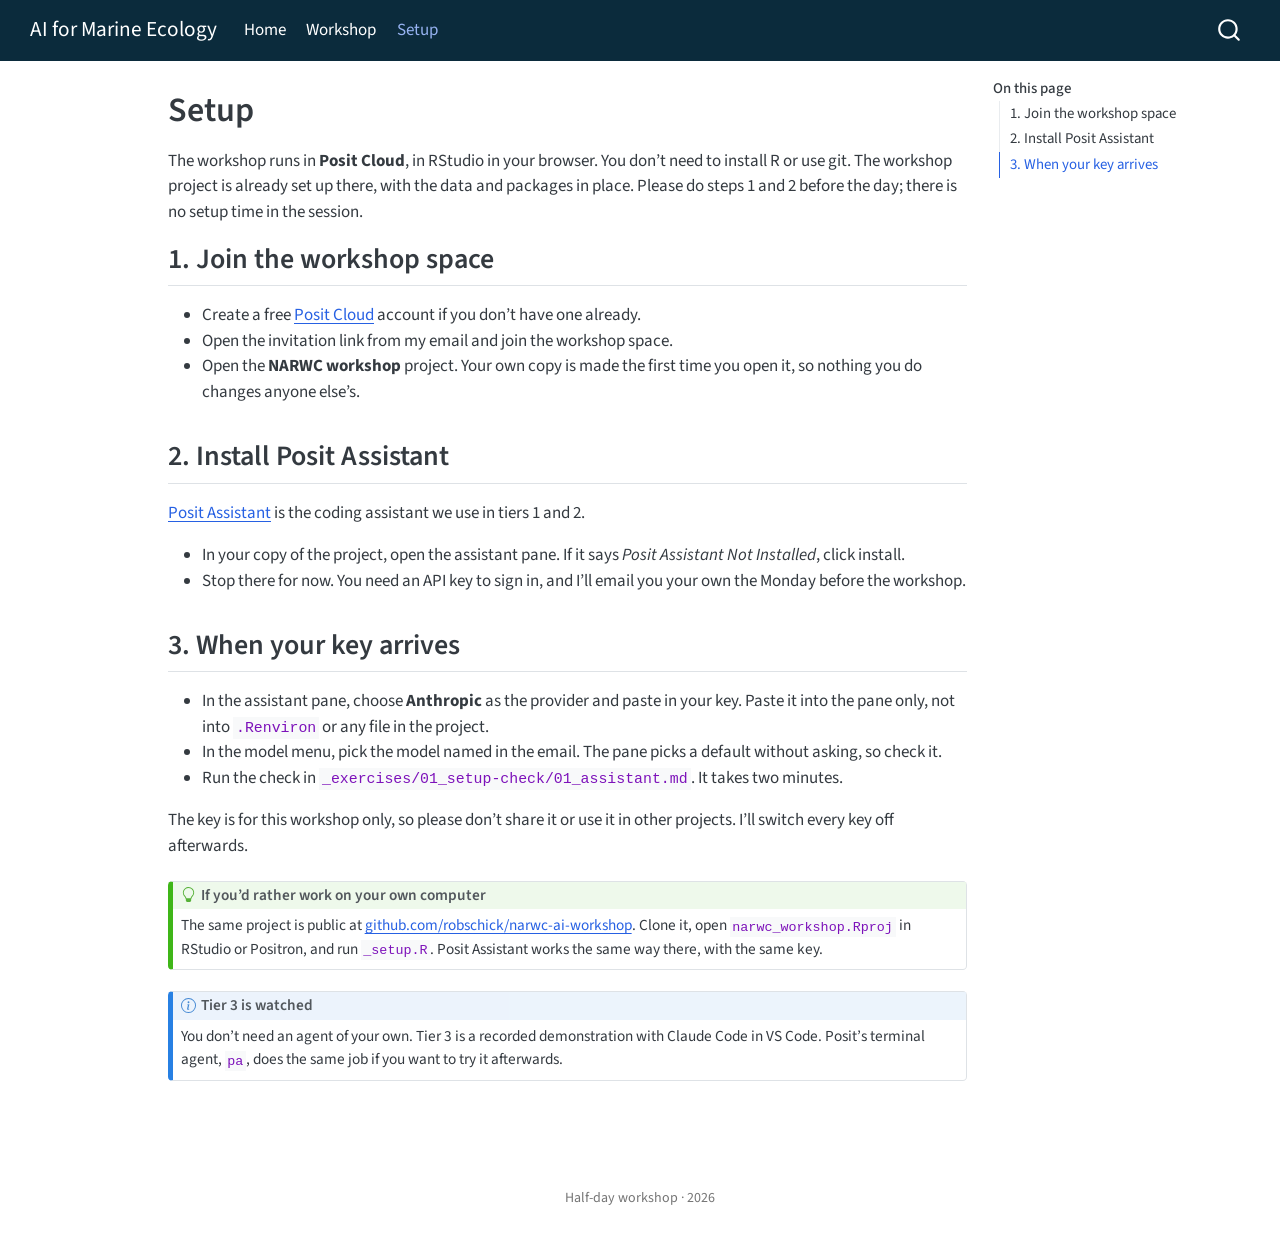
==== setup.html @ 18613086 "Publish workshop site" ====
<!DOCTYPE html>
<html xmlns="http://www.w3.org/1999/xhtml" lang="en" xml:lang="en"><head>

<meta charset="utf-8">
<meta name="generator" content="quarto-1.7.31">

<meta name="viewport" content="width=device-width, initial-scale=1.0, user-scalable=yes">


<title>Setup – AI in Marine Ecological Data Analysis</title>
<style>
code{white-space: pre-wrap;}
span.smallcaps{font-variant: small-caps;}
div.columns{display: flex; gap: min(4vw, 1.5em);}
div.column{flex: auto; overflow-x: auto;}
div.hanging-indent{margin-left: 1.5em; text-indent: -1.5em;}
ul.task-list{list-style: none;}
ul.task-list li input[type="checkbox"] {
  width: 0.8em;
  margin: 0 0.8em 0.2em -1em; /* quarto-specific, see https://github.com/quarto-dev/quarto-cli/issues/4556 */ 
  vertical-align: middle;
}
</style>


<script src="site_libs/quarto-nav/quarto-nav.js"></script>
<script src="site_libs/quarto-nav/headroom.min.js"></script>
<script src="site_libs/clipboard/clipboard.min.js"></script>
<script src="site_libs/quarto-search/autocomplete.umd.js"></script>
<script src="site_libs/quarto-search/fuse.min.js"></script>
<script src="site_libs/quarto-search/quarto-search.js"></script>
<meta name="quarto:offset" content="./">
<script src="site_libs/quarto-html/quarto.js" type="module"></script>
<script src="site_libs/quarto-html/tabsets/tabsets.js" type="module"></script>
<script src="site_libs/quarto-html/popper.min.js"></script>
<script src="site_libs/quarto-html/tippy.umd.min.js"></script>
<script src="site_libs/quarto-html/anchor.min.js"></script>
<link href="site_libs/quarto-html/tippy.css" rel="stylesheet">
<link href="site_libs/quarto-html/quarto-syntax-highlighting-e1a5c8363afafaef2c763b6775fbf3ca.css" rel="stylesheet" id="quarto-text-highlighting-styles">
<script src="site_libs/bootstrap/bootstrap.min.js"></script>
<link href="site_libs/bootstrap/bootstrap-icons.css" rel="stylesheet">
<link href="site_libs/bootstrap/bootstrap-69cc4cb84652681d4179ea001707d8a6.min.css" rel="stylesheet" append-hash="true" id="quarto-bootstrap" data-mode="light">
<script id="quarto-search-options" type="application/json">{
  "location": "navbar",
  "copy-button": false,
  "collapse-after": 3,
  "panel-placement": "end",
  "type": "overlay",
  "limit": 50,
  "keyboard-shortcut": [
    "f",
    "/",
    "s"
  ],
  "show-item-context": false,
  "language": {
    "search-no-results-text": "No results",
    "search-matching-documents-text": "matching documents",
    "search-copy-link-title": "Copy link to search",
    "search-hide-matches-text": "Hide additional matches",
    "search-more-match-text": "more match in this document",
    "search-more-matches-text": "more matches in this document",
    "search-clear-button-title": "Clear",
    "search-text-placeholder": "",
    "search-detached-cancel-button-title": "Cancel",
    "search-submit-button-title": "Submit",
    "search-label": "Search"
  }
}</script>


</head>

<body class="nav-fixed quarto-light">

<div id="quarto-search-results"></div>
  <header id="quarto-header" class="headroom fixed-top">
    <nav class="navbar navbar-expand-lg " data-bs-theme="dark">
      <div class="navbar-container container-fluid">
      <div class="navbar-brand-container mx-auto">
    <a class="navbar-brand" href="./index.html">
    <span class="navbar-title">AI for Marine Ecology</span>
    </a>
  </div>
            <div id="quarto-search" class="" title="Search"></div>
          <button class="navbar-toggler" type="button" data-bs-toggle="collapse" data-bs-target="#navbarCollapse" aria-controls="navbarCollapse" role="menu" aria-expanded="false" aria-label="Toggle navigation" onclick="if (window.quartoToggleHeadroom) { window.quartoToggleHeadroom(); }">
  <span class="navbar-toggler-icon"></span>
</button>
          <div class="collapse navbar-collapse" id="navbarCollapse">
            <ul class="navbar-nav navbar-nav-scroll me-auto">
  <li class="nav-item">
    <a class="nav-link" href="./index.html"> 
<span class="menu-text">Home</span></a>
  </li>  
  <li class="nav-item">
    <a class="nav-link" href="./workshop.html"> 
<span class="menu-text">Workshop</span></a>
  </li>  
  <li class="nav-item">
    <a class="nav-link active" href="./setup.html" aria-current="page"> 
<span class="menu-text">Setup</span></a>
  </li>  
</ul>
          </div> <!-- /navcollapse -->
            <div class="quarto-navbar-tools">
</div>
      </div> <!-- /container-fluid -->
    </nav>
</header>
<!-- content -->
<div id="quarto-content" class="quarto-container page-columns page-rows-contents page-layout-article page-navbar">
<!-- sidebar -->
<!-- margin-sidebar -->
    <div id="quarto-margin-sidebar" class="sidebar margin-sidebar">
        <nav id="TOC" role="doc-toc" class="toc-active">
    <h2 id="toc-title">On this page</h2>
   
  <ul>
  <li><a href="#join-the-workshop-space" id="toc-join-the-workshop-space" class="nav-link active" data-scroll-target="#join-the-workshop-space">1. Join the workshop space</a></li>
  <li><a href="#install-posit-assistant" id="toc-install-posit-assistant" class="nav-link" data-scroll-target="#install-posit-assistant">2. Install Posit Assistant</a></li>
  <li><a href="#when-your-key-arrives" id="toc-when-your-key-arrives" class="nav-link" data-scroll-target="#when-your-key-arrives">3. When your key arrives</a></li>
  </ul>
</nav>
    </div>
<!-- main -->
<main class="content" id="quarto-document-content">

<header id="title-block-header" class="quarto-title-block default">
<div class="quarto-title">
<h1 class="title">Setup</h1>
</div>



<div class="quarto-title-meta">

    
  
    
  </div>
  


</header>


<p>The workshop runs in <strong>Posit Cloud</strong>, in RStudio in your browser. You don’t need to install R or use git. The workshop project is already set up there, with the data and packages in place. Please do steps 1 and 2 before the day; there is no setup time in the session.</p>
<section id="join-the-workshop-space" class="level2">
<h2 class="anchored" data-anchor-id="join-the-workshop-space">1. Join the workshop space</h2>
<ul>
<li>Create a free <a href="https://posit.cloud">Posit Cloud</a> account if you don’t have one already.</li>
<li>Open the invitation link from my email and join the workshop space.</li>
<li>Open the <strong>NARWC workshop</strong> project. Your own copy is made the first time you open it, so nothing you do changes anyone else’s.</li>
</ul>
</section>
<section id="install-posit-assistant" class="level2">
<h2 class="anchored" data-anchor-id="install-posit-assistant">2. Install Posit Assistant</h2>
<p><a href="https://assistant.posit.co/docs/getting-started/">Posit Assistant</a> is the coding assistant we use in tiers 1 and 2.</p>
<ul>
<li>In your copy of the project, open the assistant pane. If it says <em>Posit Assistant Not Installed</em>, click install.</li>
<li>Stop there for now. You need an API key to sign in, and I’ll email you your own the Monday before the workshop.</li>
</ul>
</section>
<section id="when-your-key-arrives" class="level2">
<h2 class="anchored" data-anchor-id="when-your-key-arrives">3. When your key arrives</h2>
<ul>
<li>In the assistant pane, choose <strong>Anthropic</strong> as the provider and paste in your key. Paste it into the pane only, not into <code>.Renviron</code> or any file in the project.</li>
<li>In the model menu, pick the model named in the email. The pane picks a default without asking, so check it.</li>
<li>Run the check in <code>_exercises/01_setup-check/01_assistant.md</code>. It takes two minutes.</li>
</ul>
<p>The key is for this workshop only, so please don’t share it or use it in other projects. I’ll switch every key off afterwards.</p>
<div class="callout callout-style-default callout-tip callout-titled">
<div class="callout-header d-flex align-content-center">
<div class="callout-icon-container">
<i class="callout-icon"></i>
</div>
<div class="callout-title-container flex-fill">
If you’d rather work on your own computer
</div>
</div>
<div class="callout-body-container callout-body">
<p>The same project is public at <a href="https://github.com/robschick/narwc-ai-workshop">github.com/robschick/narwc-ai-workshop</a>. Clone it, open <code>narwc_workshop.Rproj</code> in RStudio or Positron, and run <code>_setup.R</code>. Posit Assistant works the same way there, with the same key.</p>
</div>
</div>
<div class="callout callout-style-default callout-note callout-titled">
<div class="callout-header d-flex align-content-center">
<div class="callout-icon-container">
<i class="callout-icon"></i>
</div>
<div class="callout-title-container flex-fill">
Tier 3 is watched
</div>
</div>
<div class="callout-body-container callout-body">
<p>You don’t need an agent of your own. Tier 3 is a recorded demonstration with Claude Code in VS Code. Posit’s terminal agent, <code>pa</code>, does the same job if you want to try it afterwards.</p>
</div>
</div>


</section>

</main> <!-- /main -->
<script id="quarto-html-after-body" type="application/javascript">
  window.document.addEventListener("DOMContentLoaded", function (event) {
    const icon = "";
    const anchorJS = new window.AnchorJS();
    anchorJS.options = {
      placement: 'right',
      icon: icon
    };
    anchorJS.add('.anchored');
    const isCodeAnnotation = (el) => {
      for (const clz of el.classList) {
        if (clz.startsWith('code-annotation-')) {                     
          return true;
        }
      }
      return false;
    }
    const onCopySuccess = function(e) {
      // button target
      const button = e.trigger;
      // don't keep focus
      button.blur();
      // flash "checked"
      button.classList.add('code-copy-button-checked');
      var currentTitle = button.getAttribute("title");
      button.setAttribute("title", "Copied!");
      let tooltip;
      if (window.bootstrap) {
        button.setAttribute("data-bs-toggle", "tooltip");
        button.setAttribute("data-bs-placement", "left");
        button.setAttribute("data-bs-title", "Copied!");
        tooltip = new bootstrap.Tooltip(button, 
          { trigger: "manual", 
            customClass: "code-copy-button-tooltip",
            offset: [0, -8]});
        tooltip.show();    
      }
      setTimeout(function() {
        if (tooltip) {
          tooltip.hide();
          button.removeAttribute("data-bs-title");
          button.removeAttribute("data-bs-toggle");
          button.removeAttribute("data-bs-placement");
        }
        button.setAttribute("title", currentTitle);
        button.classList.remove('code-copy-button-checked');
      }, 1000);
      // clear code selection
      e.clearSelection();
    }
    const getTextToCopy = function(trigger) {
        const codeEl = trigger.previousElementSibling.cloneNode(true);
        for (const childEl of codeEl.children) {
          if (isCodeAnnotation(childEl)) {
            childEl.remove();
          }
        }
        return codeEl.innerText;
    }
    const clipboard = new window.ClipboardJS('.code-copy-button:not([data-in-quarto-modal])', {
      text: getTextToCopy
    });
    clipboard.on('success', onCopySuccess);
    if (window.document.getElementById('quarto-embedded-source-code-modal')) {
      const clipboardModal = new window.ClipboardJS('.code-copy-button[data-in-quarto-modal]', {
        text: getTextToCopy,
        container: window.document.getElementById('quarto-embedded-source-code-modal')
      });
      clipboardModal.on('success', onCopySuccess);
    }
      var localhostRegex = new RegExp(/^(?:http|https):\/\/localhost\:?[0-9]*\//);
      var mailtoRegex = new RegExp(/^mailto:/);
        var filterRegex = new RegExp('/' + window.location.host + '/');
      var isInternal = (href) => {
          return filterRegex.test(href) || localhostRegex.test(href) || mailtoRegex.test(href);
      }
      // Inspect non-navigation links and adorn them if external
     var links = window.document.querySelectorAll('a[href]:not(.nav-link):not(.navbar-brand):not(.toc-action):not(.sidebar-link):not(.sidebar-item-toggle):not(.pagination-link):not(.no-external):not([aria-hidden]):not(.dropdown-item):not(.quarto-navigation-tool):not(.about-link)');
      for (var i=0; i<links.length; i++) {
        const link = links[i];
        if (!isInternal(link.href)) {
          // undo the damage that might have been done by quarto-nav.js in the case of
          // links that we want to consider external
          if (link.dataset.originalHref !== undefined) {
            link.href = link.dataset.originalHref;
          }
        }
      }
    function tippyHover(el, contentFn, onTriggerFn, onUntriggerFn) {
      const config = {
        allowHTML: true,
        maxWidth: 500,
        delay: 100,
        arrow: false,
        appendTo: function(el) {
            return el.parentElement;
        },
        interactive: true,
        interactiveBorder: 10,
        theme: 'quarto',
        placement: 'bottom-start',
      };
      if (contentFn) {
        config.content = contentFn;
      }
      if (onTriggerFn) {
        config.onTrigger = onTriggerFn;
      }
      if (onUntriggerFn) {
        config.onUntrigger = onUntriggerFn;
      }
      window.tippy(el, config); 
    }
    const noterefs = window.document.querySelectorAll('a[role="doc-noteref"]');
    for (var i=0; i<noterefs.length; i++) {
      const ref = noterefs[i];
      tippyHover(ref, function() {
        // use id or data attribute instead here
        let href = ref.getAttribute('data-footnote-href') || ref.getAttribute('href');
        try { href = new URL(href).hash; } catch {}
        const id = href.replace(/^#\/?/, "");
        const note = window.document.getElementById(id);
        if (note) {
          return note.innerHTML;
        } else {
          return "";
        }
      });
    }
    const xrefs = window.document.querySelectorAll('a.quarto-xref');
    const processXRef = (id, note) => {
      // Strip column container classes
      const stripColumnClz = (el) => {
        el.classList.remove("page-full", "page-columns");
        if (el.children) {
          for (const child of el.children) {
            stripColumnClz(child);
          }
        }
      }
      stripColumnClz(note)
      if (id === null || id.startsWith('sec-')) {
        // Special case sections, only their first couple elements
        const container = document.createElement("div");
        if (note.children && note.children.length > 2) {
          container.appendChild(note.children[0].cloneNode(true));
          for (let i = 1; i < note.children.length; i++) {
            const child = note.children[i];
            if (child.tagName === "P" && child.innerText === "") {
              continue;
            } else {
              container.appendChild(child.cloneNode(true));
              break;
            }
          }
          if (window.Quarto?.typesetMath) {
            window.Quarto.typesetMath(container);
          }
          return container.innerHTML
        } else {
          if (window.Quarto?.typesetMath) {
            window.Quarto.typesetMath(note);
          }
          return note.innerHTML;
        }
      } else {
        // Remove any anchor links if they are present
        const anchorLink = note.querySelector('a.anchorjs-link');
        if (anchorLink) {
          anchorLink.remove();
        }
        if (window.Quarto?.typesetMath) {
          window.Quarto.typesetMath(note);
        }
        if (note.classList.contains("callout")) {
          return note.outerHTML;
        } else {
          return note.innerHTML;
        }
      }
    }
    for (var i=0; i<xrefs.length; i++) {
      const xref = xrefs[i];
      tippyHover(xref, undefined, function(instance) {
        instance.disable();
        let url = xref.getAttribute('href');
        let hash = undefined; 
        if (url.startsWith('#')) {
          hash = url;
        } else {
          try { hash = new URL(url).hash; } catch {}
        }
        if (hash) {
          const id = hash.replace(/^#\/?/, "");
          const note = window.document.getElementById(id);
          if (note !== null) {
            try {
              const html = processXRef(id, note.cloneNode(true));
              instance.setContent(html);
            } finally {
              instance.enable();
              instance.show();
            }
          } else {
            // See if we can fetch this
            fetch(url.split('#')[0])
            .then(res => res.text())
            .then(html => {
              const parser = new DOMParser();
              const htmlDoc = parser.parseFromString(html, "text/html");
              const note = htmlDoc.getElementById(id);
              if (note !== null) {
                const html = processXRef(id, note);
                instance.setContent(html);
              } 
            }).finally(() => {
              instance.enable();
              instance.show();
            });
          }
        } else {
          // See if we can fetch a full url (with no hash to target)
          // This is a special case and we should probably do some content thinning / targeting
          fetch(url)
          .then(res => res.text())
          .then(html => {
            const parser = new DOMParser();
            const htmlDoc = parser.parseFromString(html, "text/html");
            const note = htmlDoc.querySelector('main.content');
            if (note !== null) {
              // This should only happen for chapter cross references
              // (since there is no id in the URL)
              // remove the first header
              if (note.children.length > 0 && note.children[0].tagName === "HEADER") {
                note.children[0].remove();
              }
              const html = processXRef(null, note);
              instance.setContent(html);
            } 
          }).finally(() => {
            instance.enable();
            instance.show();
          });
        }
      }, function(instance) {
      });
    }
        let selectedAnnoteEl;
        const selectorForAnnotation = ( cell, annotation) => {
          let cellAttr = 'data-code-cell="' + cell + '"';
          let lineAttr = 'data-code-annotation="' +  annotation + '"';
          const selector = 'span[' + cellAttr + '][' + lineAttr + ']';
          return selector;
        }
        const selectCodeLines = (annoteEl) => {
          const doc = window.document;
          const targetCell = annoteEl.getAttribute("data-target-cell");
          const targetAnnotation = annoteEl.getAttribute("data-target-annotation");
          const annoteSpan = window.document.querySelector(selectorForAnnotation(targetCell, targetAnnotation));
          const lines = annoteSpan.getAttribute("data-code-lines").split(",");
          const lineIds = lines.map((line) => {
            return targetCell + "-" + line;
          })
          let top = null;
          let height = null;
          let parent = null;
          if (lineIds.length > 0) {
              //compute the position of the single el (top and bottom and make a div)
              const el = window.document.getElementById(lineIds[0]);
              top = el.offsetTop;
              height = el.offsetHeight;
              parent = el.parentElement.parentElement;
            if (lineIds.length > 1) {
              const lastEl = window.document.getElementById(lineIds[lineIds.length - 1]);
              const bottom = lastEl.offsetTop + lastEl.offsetHeight;
              height = bottom - top;
            }
            if (top !== null && height !== null && parent !== null) {
              // cook up a div (if necessary) and position it 
              let div = window.document.getElementById("code-annotation-line-highlight");
              if (div === null) {
                div = window.document.createElement("div");
                div.setAttribute("id", "code-annotation-line-highlight");
                div.style.position = 'absolute';
                parent.appendChild(div);
              }
              div.style.top = top - 2 + "px";
              div.style.height = height + 4 + "px";
              div.style.left = 0;
              let gutterDiv = window.document.getElementById("code-annotation-line-highlight-gutter");
              if (gutterDiv === null) {
                gutterDiv = window.document.createElement("div");
                gutterDiv.setAttribute("id", "code-annotation-line-highlight-gutter");
                gutterDiv.style.position = 'absolute';
                const codeCell = window.document.getElementById(targetCell);
                const gutter = codeCell.querySelector('.code-annotation-gutter');
                gutter.appendChild(gutterDiv);
              }
              gutterDiv.style.top = top - 2 + "px";
              gutterDiv.style.height = height + 4 + "px";
            }
            selectedAnnoteEl = annoteEl;
          }
        };
        const unselectCodeLines = () => {
          const elementsIds = ["code-annotation-line-highlight", "code-annotation-line-highlight-gutter"];
          elementsIds.forEach((elId) => {
            const div = window.document.getElementById(elId);
            if (div) {
              div.remove();
            }
          });
          selectedAnnoteEl = undefined;
        };
          // Handle positioning of the toggle
      window.addEventListener(
        "resize",
        throttle(() => {
          elRect = undefined;
          if (selectedAnnoteEl) {
            selectCodeLines(selectedAnnoteEl);
          }
        }, 10)
      );
      function throttle(fn, ms) {
      let throttle = false;
      let timer;
        return (...args) => {
          if(!throttle) { // first call gets through
              fn.apply(this, args);
              throttle = true;
          } else { // all the others get throttled
              if(timer) clearTimeout(timer); // cancel #2
              timer = setTimeout(() => {
                fn.apply(this, args);
                timer = throttle = false;
              }, ms);
          }
        };
      }
        // Attach click handler to the DT
        const annoteDls = window.document.querySelectorAll('dt[data-target-cell]');
        for (const annoteDlNode of annoteDls) {
          annoteDlNode.addEventListener('click', (event) => {
            const clickedEl = event.target;
            if (clickedEl !== selectedAnnoteEl) {
              unselectCodeLines();
              const activeEl = window.document.querySelector('dt[data-target-cell].code-annotation-active');
              if (activeEl) {
                activeEl.classList.remove('code-annotation-active');
              }
              selectCodeLines(clickedEl);
              clickedEl.classList.add('code-annotation-active');
            } else {
              // Unselect the line
              unselectCodeLines();
              clickedEl.classList.remove('code-annotation-active');
            }
          });
        }
    const findCites = (el) => {
      const parentEl = el.parentElement;
      if (parentEl) {
        const cites = parentEl.dataset.cites;
        if (cites) {
          return {
            el,
            cites: cites.split(' ')
          };
        } else {
          return findCites(el.parentElement)
        }
      } else {
        return undefined;
      }
    };
    var bibliorefs = window.document.querySelectorAll('a[role="doc-biblioref"]');
    for (var i=0; i<bibliorefs.length; i++) {
      const ref = bibliorefs[i];
      const citeInfo = findCites(ref);
      if (citeInfo) {
        tippyHover(citeInfo.el, function() {
          var popup = window.document.createElement('div');
          citeInfo.cites.forEach(function(cite) {
            var citeDiv = window.document.createElement('div');
            citeDiv.classList.add('hanging-indent');
            citeDiv.classList.add('csl-entry');
            var biblioDiv = window.document.getElementById('ref-' + cite);
            if (biblioDiv) {
              citeDiv.innerHTML = biblioDiv.innerHTML;
            }
            popup.appendChild(citeDiv);
          });
          return popup.innerHTML;
        });
      }
    }
  });
  </script>
</div> <!-- /content -->
<footer class="footer">
  <div class="nav-footer">
    <div class="nav-footer-left">
      &nbsp;
    </div>   
    <div class="nav-footer-center">
<p>Half-day workshop · 2026</p>
</div>
    <div class="nav-footer-right">
      &nbsp;
    </div>
  </div>
</footer>




</body></html>
---- site_libs/quarto-html/tippy.css ----
.tippy-box[data-animation=fade][data-state=hidden]{opacity:0}[data-tippy-root]{max-width:calc(100vw - 10px)}.tippy-box{position:relative;background-color:#333;color:#fff;border-radius:4px;font-size:14px;line-height:1.4;white-space:normal;outline:0;transition-property:transform,visibility,opacity}.tippy-box[data-placement^=top]>.tippy-arrow{bottom:0}.tippy-box[data-placement^=top]>.tippy-arrow:before{bottom:-7px;left:0;border-width:8px 8px 0;border-top-color:initial;transform-origin:center top}.tippy-box[data-placement^=bottom]>.tippy-arrow{top:0}.tippy-box[data-placement^=bottom]>.tippy-arrow:before{top:-7px;left:0;border-width:0 8px 8px;border-bottom-color:initial;transform-origin:center bottom}.tippy-box[data-placement^=left]>.tippy-arrow{right:0}.tippy-box[data-placement^=left]>.tippy-arrow:before{border-width:8px 0 8px 8px;border-left-color:initial;right:-7px;transform-origin:center left}.tippy-box[data-placement^=right]>.tippy-arrow{left:0}.tippy-box[data-placement^=right]>.tippy-arrow:before{left:-7px;border-width:8px 8px 8px 0;border-right-color:initial;transform-origin:center right}.tippy-box[data-inertia][data-state=visible]{transition-timing-function:cubic-bezier(.54,1.5,.38,1.11)}.tippy-arrow{width:16px;height:16px;color:#333}.tippy-arrow:before{content:"";position:absolute;border-color:transparent;border-style:solid}.tippy-content{position:relative;padding:5px 9px;z-index:1}
---- site_libs/quarto-html/quarto-syntax-highlighting-e1a5c8363afafaef2c763b6775fbf3ca.css ----
/* quarto syntax highlight colors */
:root {
  --quarto-hl-ot-color: #003B4F;
  --quarto-hl-at-color: #657422;
  --quarto-hl-ss-color: #20794D;
  --quarto-hl-an-color: #5E5E5E;
  --quarto-hl-fu-color: #4758AB;
  --quarto-hl-st-color: #20794D;
  --quarto-hl-cf-color: #003B4F;
  --quarto-hl-op-color: #5E5E5E;
  --quarto-hl-er-color: #AD0000;
  --quarto-hl-bn-color: #AD0000;
  --quarto-hl-al-color: #AD0000;
  --quarto-hl-va-color: #111111;
  --quarto-hl-bu-color: inherit;
  --quarto-hl-ex-color: inherit;
  --quarto-hl-pp-color: #AD0000;
  --quarto-hl-in-color: #5E5E5E;
  --quarto-hl-vs-color: #20794D;
  --quarto-hl-wa-color: #5E5E5E;
  --quarto-hl-do-color: #5E5E5E;
  --quarto-hl-im-color: #00769E;
  --quarto-hl-ch-color: #20794D;
  --quarto-hl-dt-color: #AD0000;
  --quarto-hl-fl-color: #AD0000;
  --quarto-hl-co-color: #5E5E5E;
  --quarto-hl-cv-color: #5E5E5E;
  --quarto-hl-cn-color: #8f5902;
  --quarto-hl-sc-color: #5E5E5E;
  --quarto-hl-dv-color: #AD0000;
  --quarto-hl-kw-color: #003B4F;
}

/* other quarto variables */
:root {
  --quarto-font-monospace: SFMono-Regular, Menlo, Monaco, Consolas, "Liberation Mono", "Courier New", monospace;
}

/* syntax highlight based on Pandoc's rules */
pre > code.sourceCode > span {
  color: #003B4F;
}

code.sourceCode > span {
  color: #003B4F;
}

div.sourceCode,
div.sourceCode pre.sourceCode {
  color: #003B4F;
}

/* Normal */
code span {
  color: #003B4F;
}

/* Alert */
code span.al {
  color: #AD0000;
  font-style: inherit;
}

/* Annotation */
code span.an {
  color: #5E5E5E;
  font-style: inherit;
}

/* Attribute */
code span.at {
  color: #657422;
  font-style: inherit;
}

/* BaseN */
code span.bn {
  color: #AD0000;
  font-style: inherit;
}

/* BuiltIn */
code span.bu {
  font-style: inherit;
}

/* ControlFlow */
code span.cf {
  color: #003B4F;
  font-weight: bold;
  font-style: inherit;
}

/* Char */
code span.ch {
  color: #20794D;
  font-style: inherit;
}

/* Constant */
code span.cn {
  color: #8f5902;
  font-style: inherit;
}

/* Comment */
code span.co {
  color: #5E5E5E;
  font-style: inherit;
}

/* CommentVar */
code span.cv {
  color: #5E5E5E;
  font-style: italic;
}

/* Documentation */
code span.do {
  color: #5E5E5E;
  font-style: italic;
}

/* DataType */
code span.dt {
  color: #AD0000;
  font-style: inherit;
}

/* DecVal */
code span.dv {
  color: #AD0000;
  font-style: inherit;
}

/* Error */
code span.er {
  color: #AD0000;
  font-style: inherit;
}

/* Extension */
code span.ex {
  font-style: inherit;
}

/* Float */
code span.fl {
  color: #AD0000;
  font-style: inherit;
}

/* Function */
code span.fu {
  color: #4758AB;
  font-style: inherit;
}

/* Import */
code span.im {
  color: #00769E;
  font-style: inherit;
}

/* Information */
code span.in {
  color: #5E5E5E;
  font-style: inherit;
}

/* Keyword */
code span.kw {
  color: #003B4F;
  font-weight: bold;
  font-style: inherit;
}

/* Operator */
code span.op {
  color: #5E5E5E;
  font-style: inherit;
}

/* Other */
code span.ot {
  color: #003B4F;
  font-style: inherit;
}

/* Preprocessor */
code span.pp {
  color: #AD0000;
  font-style: inherit;
}

/* SpecialChar */
code span.sc {
  color: #5E5E5E;
  font-style: inherit;
}

/* SpecialString */
code span.ss {
  color: #20794D;
  font-style: inherit;
}

/* String */
code span.st {
  color: #20794D;
  font-style: inherit;
}

/* Variable */
code span.va {
  color: #111111;
  font-style: inherit;
}

/* VerbatimString */
code span.vs {
  color: #20794D;
  font-style: inherit;
}

/* Warning */
code span.wa {
  color: #5E5E5E;
  font-style: italic;
}

.prevent-inlining {
  content: "</";
}

/*# sourceMappingURL=c735b2cac6c846c1abc72f5ce1520814.css.map */
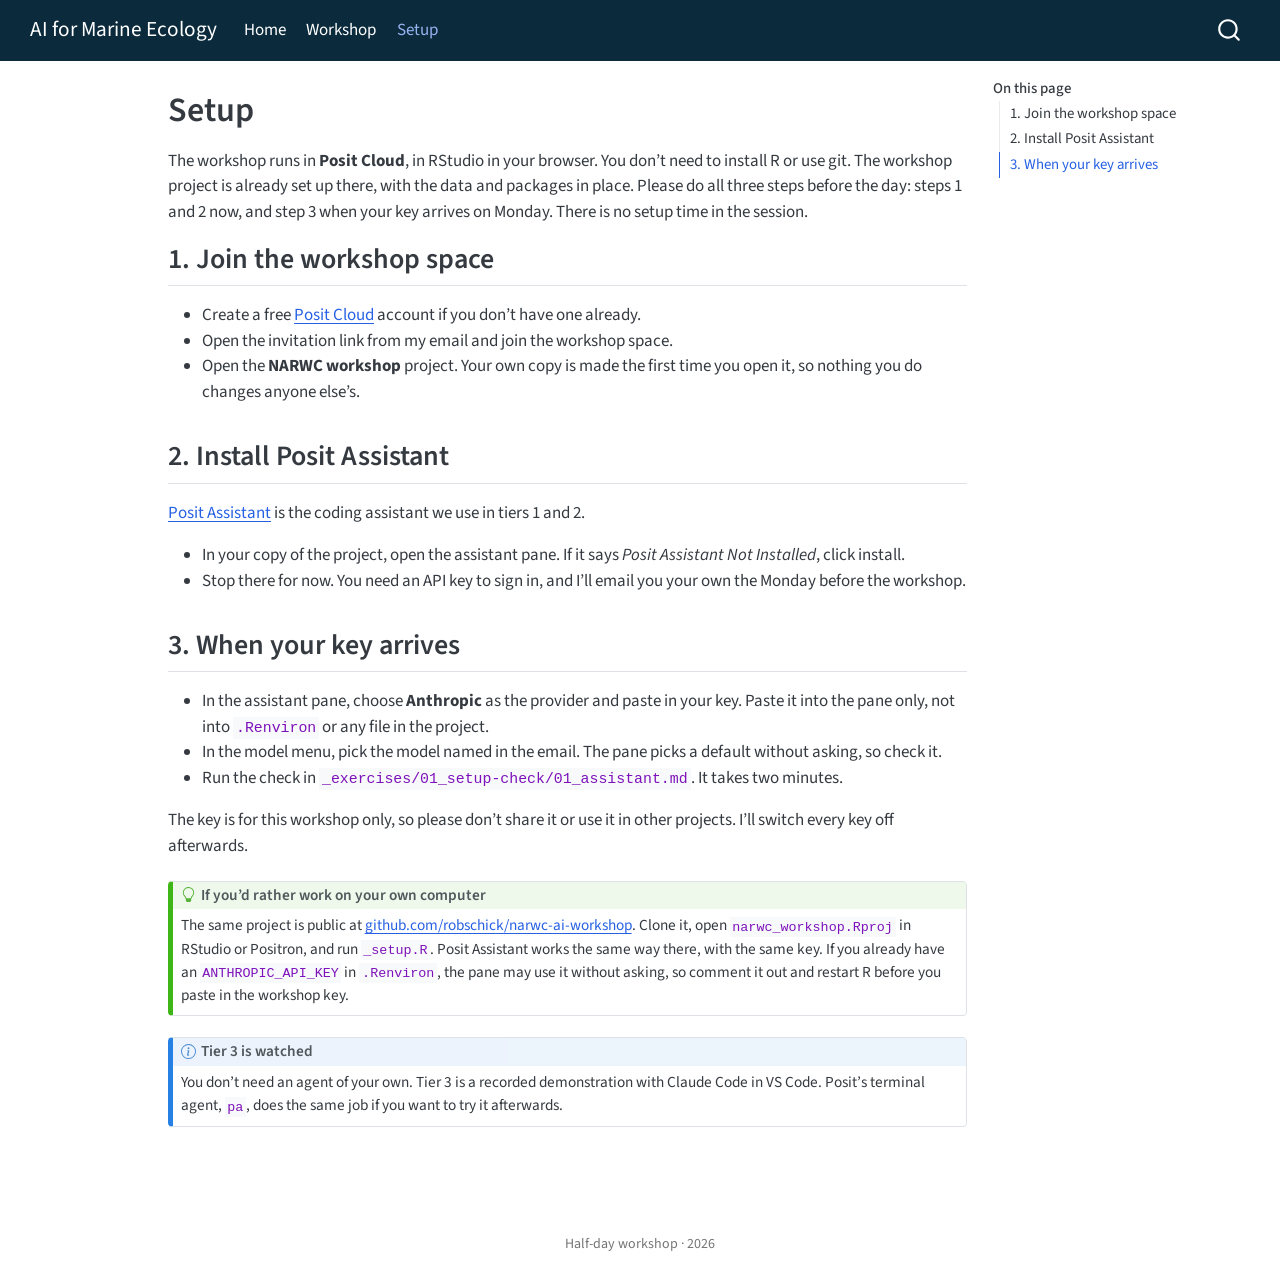
==== commit 8ff0881c: "Update setup page" ====
--- a/setup.html
+++ b/setup.html
@@ -144,7 +144,7 @@
 </header>
 
 
-<p>The workshop runs in <strong>Posit Cloud</strong>, in RStudio in your browser. You don’t need to install R or use git. The workshop project is already set up there, with the data and packages in place. Please do steps 1 and 2 before the day; there is no setup time in the session.</p>
+<p>The workshop runs in <strong>Posit Cloud</strong>, in RStudio in your browser. You don’t need to install R or use git. The workshop project is already set up there, with the data and packages in place. Please do all three steps before the day: steps 1 and 2 now, and step 3 when your key arrives on Monday. There is no setup time in the session.</p>
 <section id="join-the-workshop-space" class="level2">
 <h2 class="anchored" data-anchor-id="join-the-workshop-space">1. Join the workshop space</h2>
 <ul>
@@ -179,7 +179,7 @@
 </div>
 </div>
 <div class="callout-body-container callout-body">
-<p>The same project is public at <a href="https://github.com/robschick/narwc-ai-workshop">github.com/robschick/narwc-ai-workshop</a>. Clone it, open <code>narwc_workshop.Rproj</code> in RStudio or Positron, and run <code>_setup.R</code>. Posit Assistant works the same way there, with the same key.</p>
+<p>The same project is public at <a href="https://github.com/robschick/narwc-ai-workshop">github.com/robschick/narwc-ai-workshop</a>. Clone it, open <code>narwc_workshop.Rproj</code> in RStudio or Positron, and run <code>_setup.R</code>. Posit Assistant works the same way there, with the same key. If you already have an <code>ANTHROPIC_API_KEY</code> in <code>.Renviron</code>, the pane may use it without asking, so comment it out and restart R before you paste in the workshop key.</p>
 </div>
 </div>
 <div class="callout callout-style-default callout-note callout-titled">
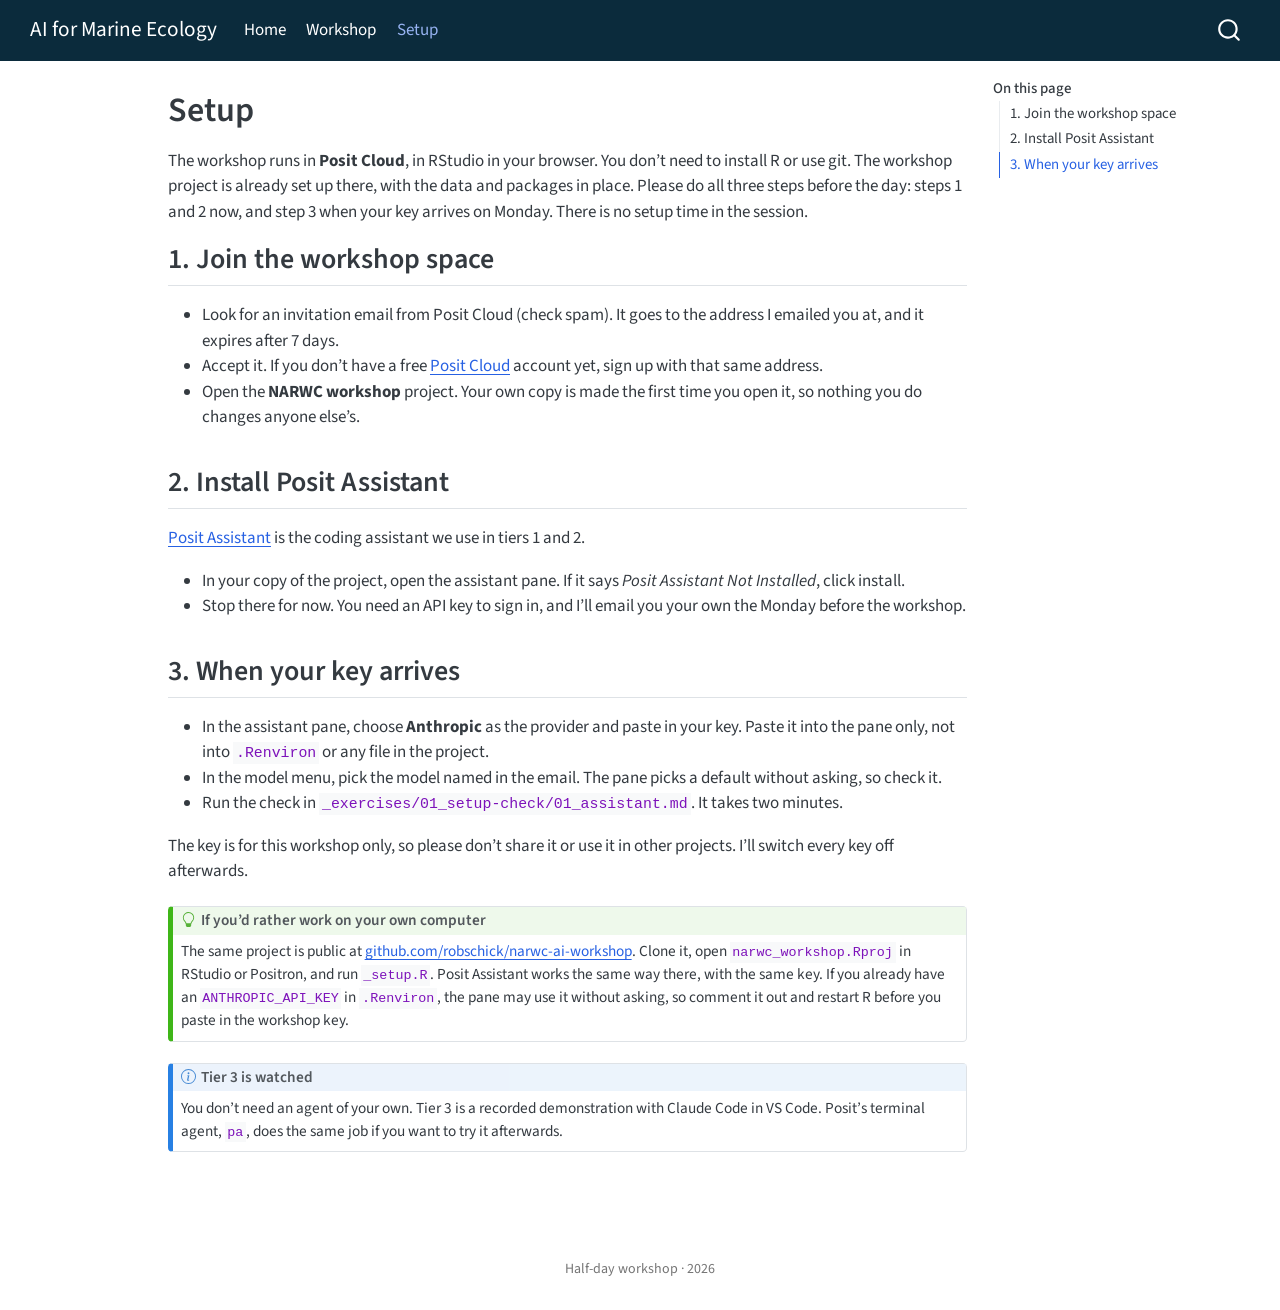
==== commit 5fc9e8c9: "Setup: invitation by email" ====
--- a/setup.html
+++ b/setup.html
@@ -148,8 +148,8 @@
 <section id="join-the-workshop-space" class="level2">
 <h2 class="anchored" data-anchor-id="join-the-workshop-space">1. Join the workshop space</h2>
 <ul>
-<li>Create a free <a href="https://posit.cloud">Posit Cloud</a> account if you don’t have one already.</li>
-<li>Open the invitation link from my email and join the workshop space.</li>
+<li>Look for an invitation email from Posit Cloud (check spam). It goes to the address I emailed you at, and it expires after 7 days.</li>
+<li>Accept it. If you don’t have a free <a href="https://posit.cloud">Posit Cloud</a> account yet, sign up with that same address.</li>
 <li>Open the <strong>NARWC workshop</strong> project. Your own copy is made the first time you open it, so nothing you do changes anyone else’s.</li>
 </ul>
 </section>
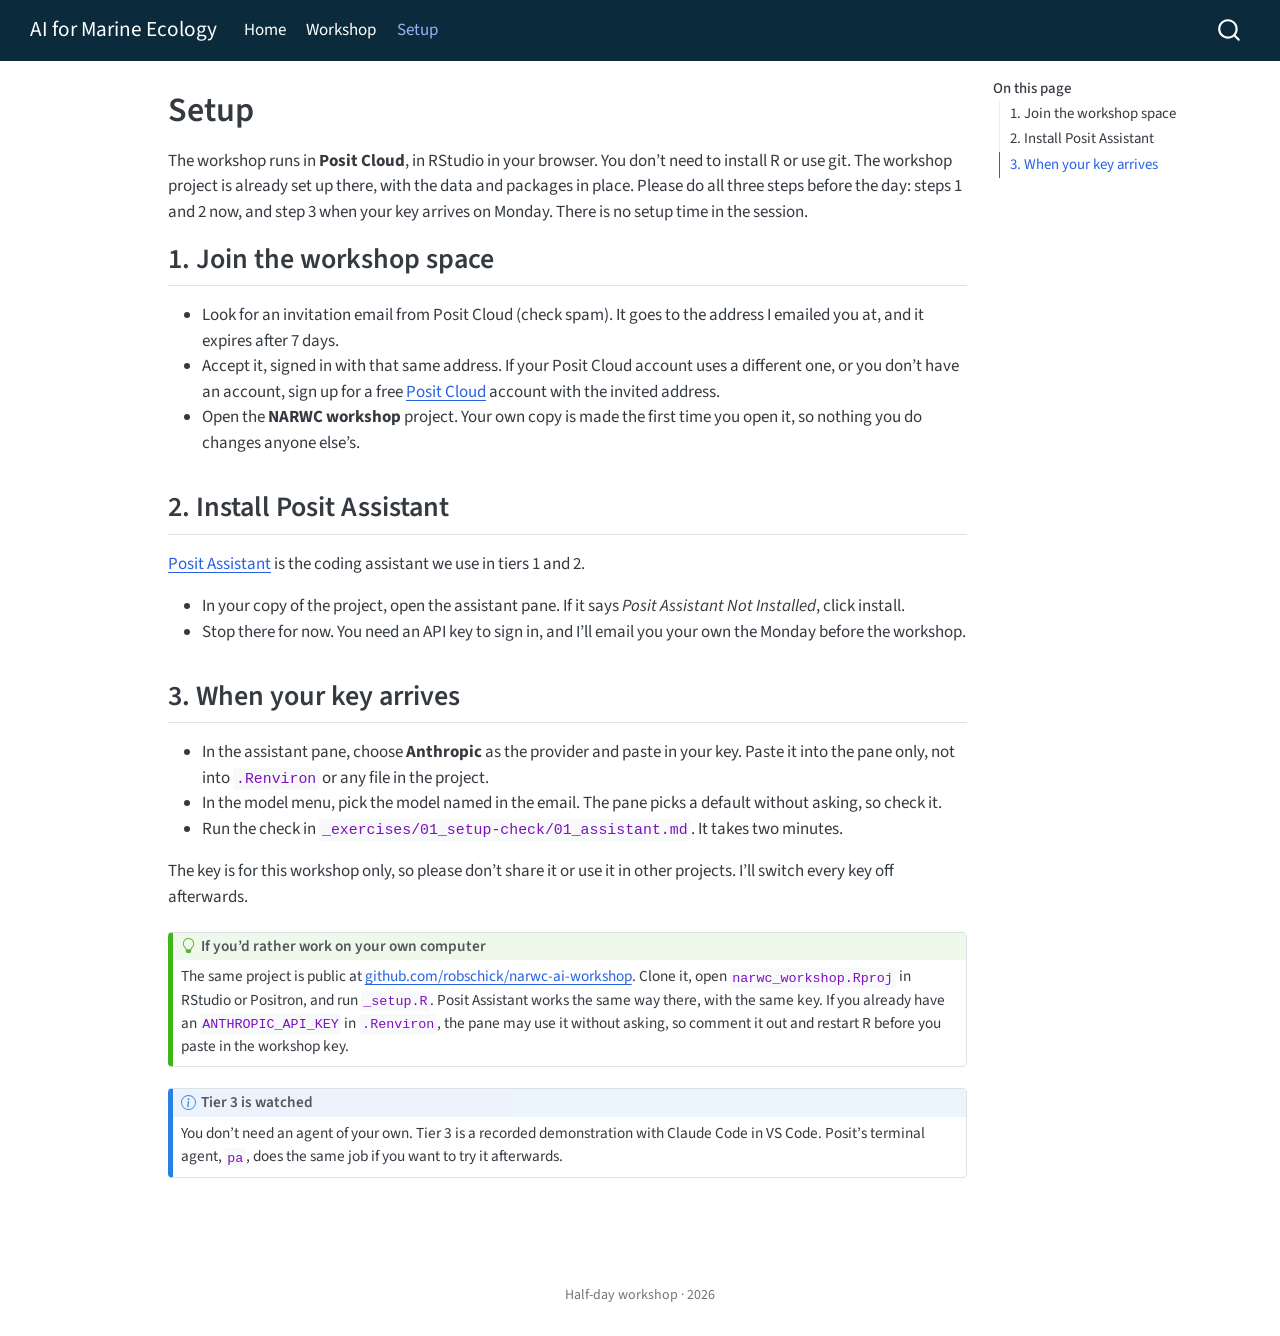
==== commit e95cf8c6: "Setup: invited address" ====
--- a/setup.html
+++ b/setup.html
@@ -149,7 +149,7 @@
 <h2 class="anchored" data-anchor-id="join-the-workshop-space">1. Join the workshop space</h2>
 <ul>
 <li>Look for an invitation email from Posit Cloud (check spam). It goes to the address I emailed you at, and it expires after 7 days.</li>
-<li>Accept it. If you don’t have a free <a href="https://posit.cloud">Posit Cloud</a> account yet, sign up with that same address.</li>
+<li>Accept it, signed in with that same address. If your Posit Cloud account uses a different one, or you don’t have an account, sign up for a free <a href="https://posit.cloud">Posit Cloud</a> account with the invited address.</li>
 <li>Open the <strong>NARWC workshop</strong> project. Your own copy is made the first time you open it, so nothing you do changes anyone else’s.</li>
 </ul>
 </section>
